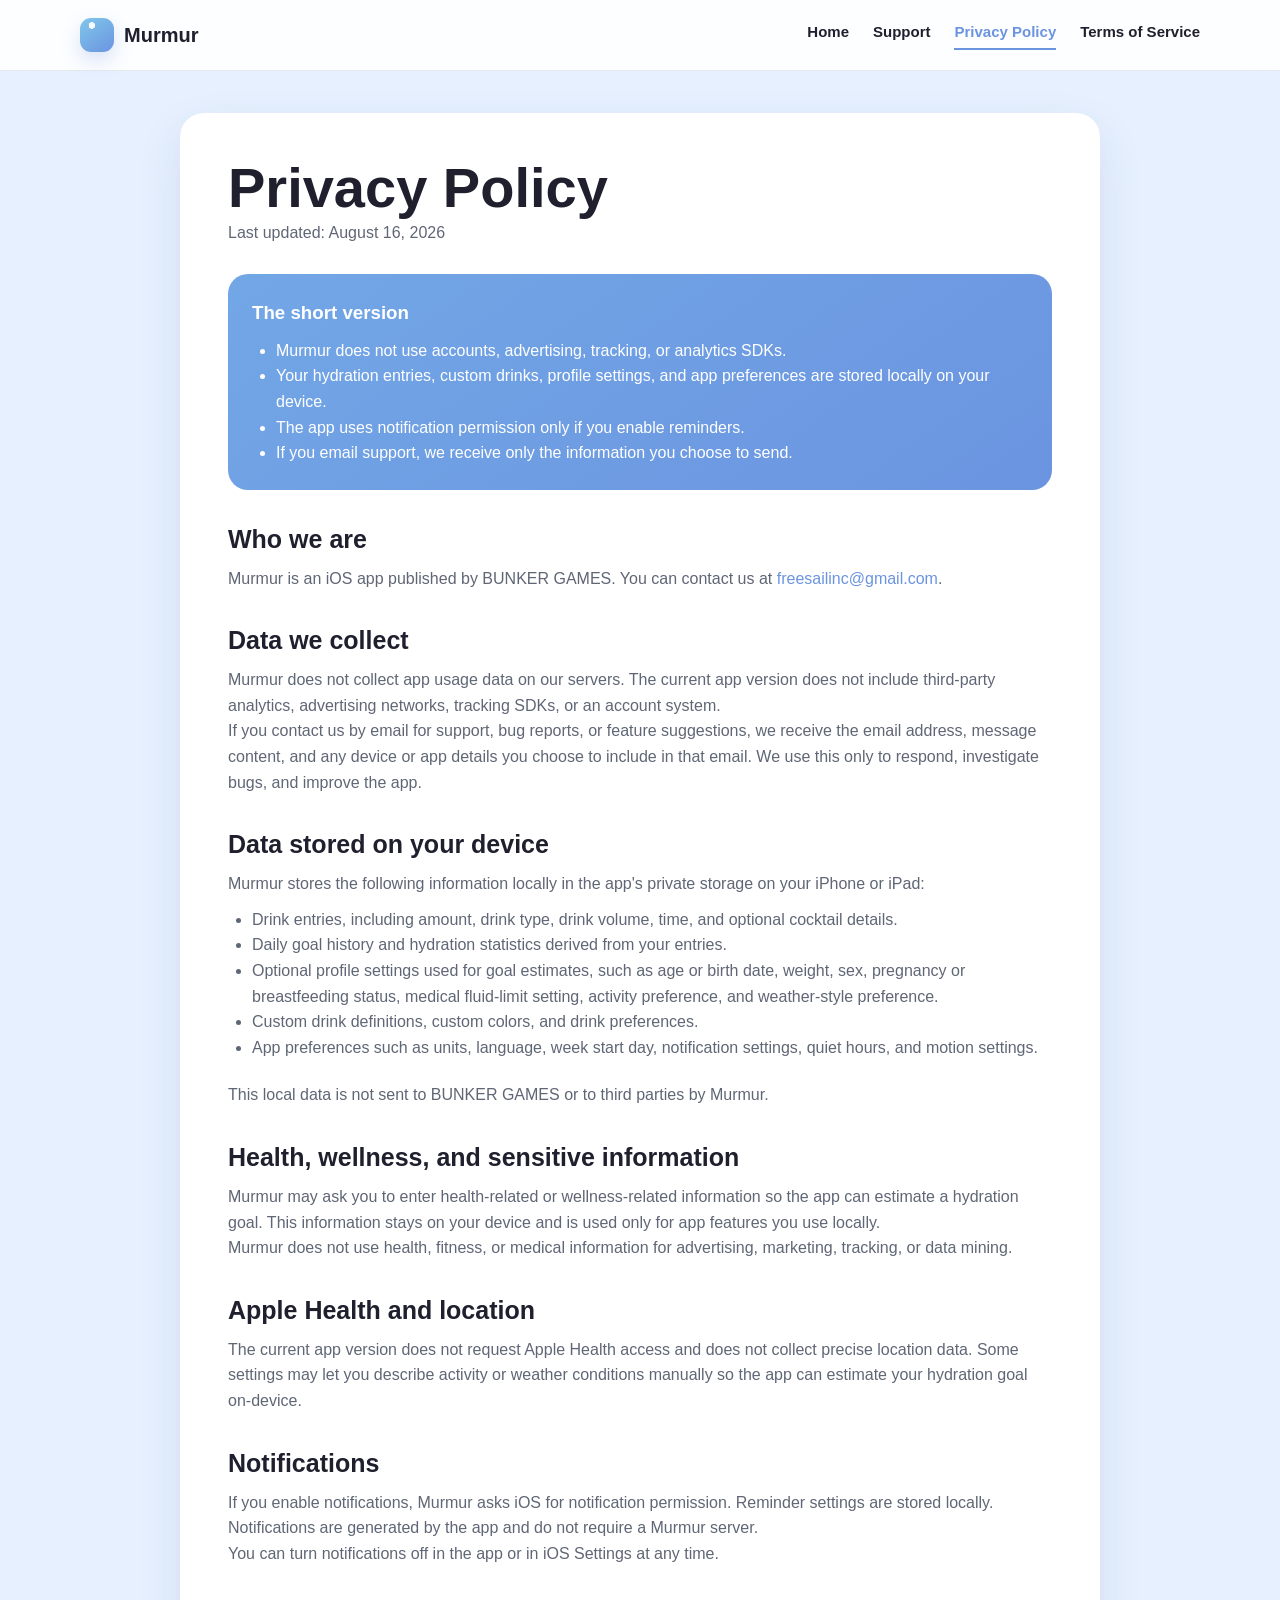
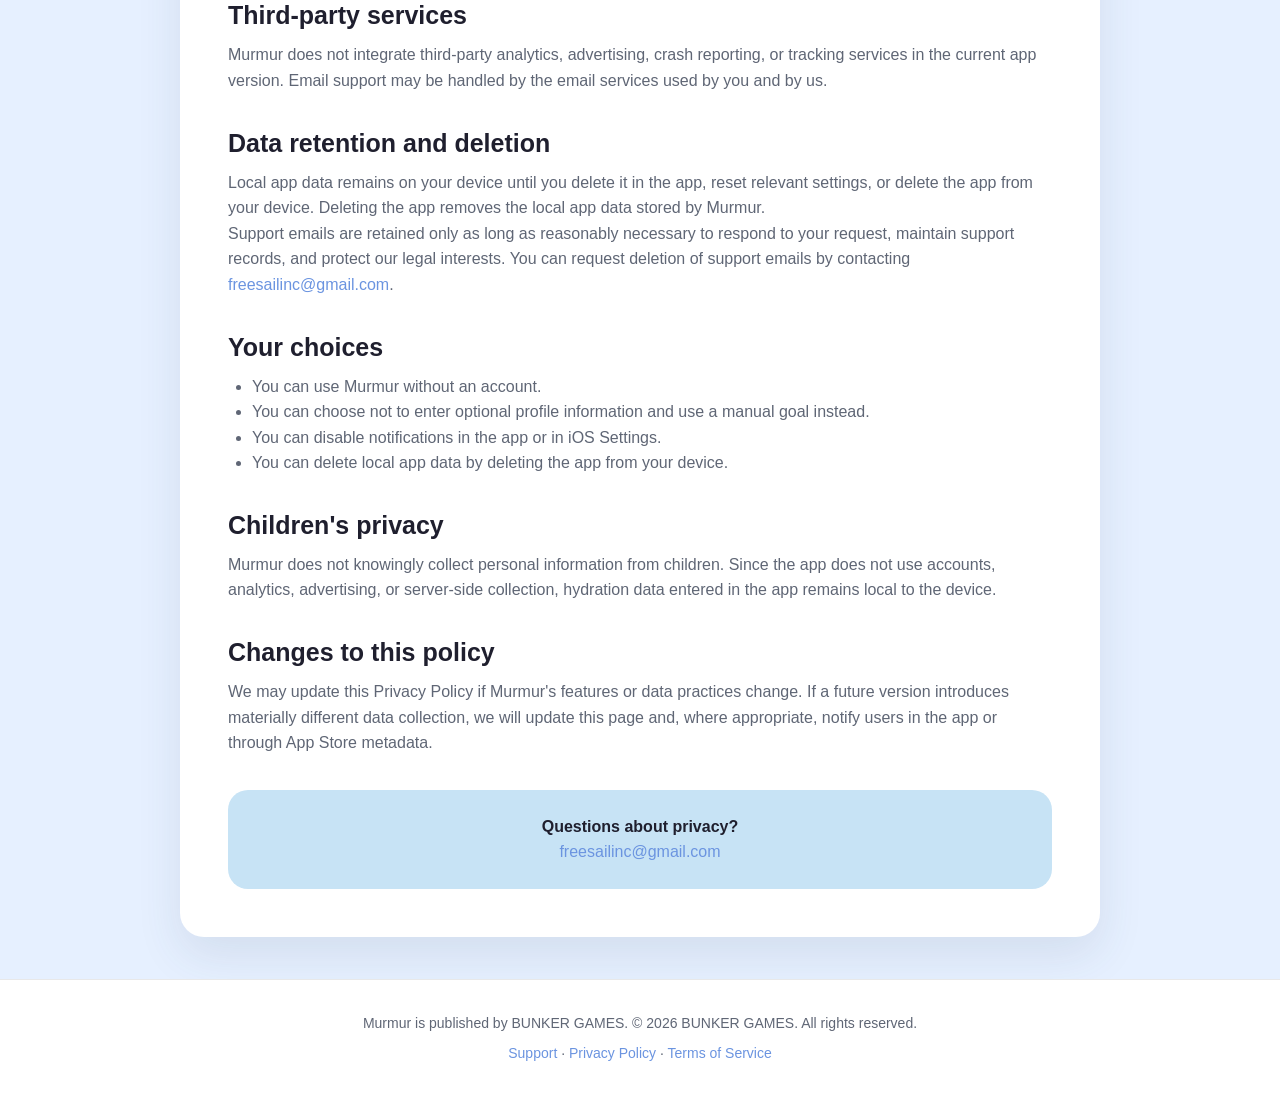
==== privacy.html @ 2ebcf52f "v1" ====
<!DOCTYPE html>
<html lang="en">
<head>
    <meta charset="UTF-8">
    <meta name="viewport" content="width=device-width, initial-scale=1.0">
    <title>Privacy Policy - Murmur</title>
    <meta name="description" content="Privacy Policy for Murmur, an iPhone hydration tracker app.">
    <link rel="stylesheet" href="style.css">
</head>
<body>
    <header>
        <div class="container">
            <a href="index.html" class="logo" aria-label="Murmur home"><span class="logo-mark" aria-hidden="true"></span>Murmur</a>
            <nav aria-label="Main navigation">
                <a href="index.html">Home</a>
                <a href="support.html">Support</a>
                <a href="privacy.html" class="active">Privacy Policy</a>
                <a href="terms.html">Terms of Service</a>
            </nav>
        </div>
    </header>

    <main class="container content">
        <h1>Privacy Policy</h1>
        <p class="last-updated">Last updated: August 16, 2026</p>

        <div class="highlight-box">
            <h3>The short version</h3>
            <ul>
                <li>Murmur does not use accounts, advertising, tracking, or analytics SDKs.</li>
                <li>Your hydration entries, custom drinks, profile settings, and app preferences are stored locally on your device.</li>
                <li>The app uses notification permission only if you enable reminders.</li>
                <li>If you email support, we receive only the information you choose to send.</li>
            </ul>
        </div>

        <h2>Who we are</h2>
        <p>Murmur is an iOS app published by BUNKER GAMES. You can contact us at <a href="mailto:freesailinc@gmail.com">freesailinc@gmail.com</a>.</p>

        <h2>Data we collect</h2>
        <p>Murmur does not collect app usage data on our servers. The current app version does not include third-party analytics, advertising networks, tracking SDKs, or an account system.</p>
        <p>If you contact us by email for support, bug reports, or feature suggestions, we receive the email address, message content, and any device or app details you choose to include in that email. We use this only to respond, investigate bugs, and improve the app.</p>

        <h2>Data stored on your device</h2>
        <p>Murmur stores the following information locally in the app's private storage on your iPhone or iPad:</p>
        <ul>
            <li>Drink entries, including amount, drink type, drink volume, time, and optional cocktail details.</li>
            <li>Daily goal history and hydration statistics derived from your entries.</li>
            <li>Optional profile settings used for goal estimates, such as age or birth date, weight, sex, pregnancy or breastfeeding status, medical fluid-limit setting, activity preference, and weather-style preference.</li>
            <li>Custom drink definitions, custom colors, and drink preferences.</li>
            <li>App preferences such as units, language, week start day, notification settings, quiet hours, and motion settings.</li>
        </ul>
        <p>This local data is not sent to BUNKER GAMES or to third parties by Murmur.</p>

        <h2>Health, wellness, and sensitive information</h2>
        <p>Murmur may ask you to enter health-related or wellness-related information so the app can estimate a hydration goal. This information stays on your device and is used only for app features you use locally.</p>
        <p>Murmur does not use health, fitness, or medical information for advertising, marketing, tracking, or data mining.</p>

        <h2>Apple Health and location</h2>
        <p>The current app version does not request Apple Health access and does not collect precise location data. Some settings may let you describe activity or weather conditions manually so the app can estimate your hydration goal on-device.</p>

        <h2>Notifications</h2>
        <p>If you enable notifications, Murmur asks iOS for notification permission. Reminder settings are stored locally. Notifications are generated by the app and do not require a Murmur server.</p>
        <p>You can turn notifications off in the app or in iOS Settings at any time.</p>

        <h2>Third-party services</h2>
        <p>Murmur does not integrate third-party analytics, advertising, crash reporting, or tracking services in the current app version. Email support may be handled by the email services used by you and by us.</p>

        <h2>Data retention and deletion</h2>
        <p>Local app data remains on your device until you delete it in the app, reset relevant settings, or delete the app from your device. Deleting the app removes the local app data stored by Murmur.</p>
        <p>Support emails are retained only as long as reasonably necessary to respond to your request, maintain support records, and protect our legal interests. You can request deletion of support emails by contacting <a href="mailto:freesailinc@gmail.com">freesailinc@gmail.com</a>.</p>

        <h2>Your choices</h2>
        <ul>
            <li>You can use Murmur without an account.</li>
            <li>You can choose not to enter optional profile information and use a manual goal instead.</li>
            <li>You can disable notifications in the app or in iOS Settings.</li>
            <li>You can delete local app data by deleting the app from your device.</li>
        </ul>

        <h2>Children's privacy</h2>
        <p>Murmur does not knowingly collect personal information from children. Since the app does not use accounts, analytics, advertising, or server-side collection, hydration data entered in the app remains local to the device.</p>

        <h2>Changes to this policy</h2>
        <p>We may update this Privacy Policy if Murmur's features or data practices change. If a future version introduces materially different data collection, we will update this page and, where appropriate, notify users in the app or through App Store metadata.</p>

        <div class="contact-box">
            <p><strong>Questions about privacy?</strong></p>
            <p><a href="mailto:freesailinc@gmail.com">freesailinc@gmail.com</a></p>
        </div>
    </main>

    <footer>
        <div class="container">
            <p>Murmur is published by BUNKER GAMES. &copy; 2026 BUNKER GAMES. All rights reserved.</p>
            <div class="footer-links">
                <a href="support.html">Support</a> ·
                <a href="privacy.html">Privacy Policy</a> ·
                <a href="terms.html">Terms of Service</a>
            </div>
        </div>
    </footer>
</body>
</html>
---- style.css ----
:root {
    --bg: #e6f0ff;
    --surface: #ffffff;
    --surface-blue: #c7e3f5;
    --water: #72a7e6;
    --water-mid: #80c7eb;
    --water-deep: #6b94e0;
    --ink: #1f1f2e;
    --muted: #5f6675;
    --teal: #0d6361;
    --coral: #f05c47;
    --orange: #f58714;
    --line: rgba(31, 31, 46, 0.10);
    --shadow: rgba(57, 70, 100, 0.14);
}

* {
    box-sizing: border-box;
    margin: 0;
    padding: 0;
}

html {
    scroll-behavior: smooth;
}

body {
    min-height: 100vh;
    color: var(--ink);
    background: var(--bg);
    font-family: -apple-system, BlinkMacSystemFont, "Nunito", "Segoe UI", Roboto, sans-serif;
    line-height: 1.6;
}

img {
    max-width: 100%;
    display: block;
}

a {
    color: var(--water-deep);
    text-decoration: none;
}

a:hover {
    opacity: 0.78;
}

.container {
    width: min(1120px, calc(100% - 40px));
    margin: 0 auto;
}

header {
    position: sticky;
    top: 0;
    z-index: 10;
    background: rgba(255, 255, 255, 0.88);
    backdrop-filter: blur(16px);
    border-bottom: 1px solid var(--line);
}

header .container {
    display: flex;
    align-items: center;
    justify-content: space-between;
    gap: 28px;
    padding: 18px 0;
}

.logo {
    display: inline-flex;
    align-items: center;
    gap: 10px;
    color: var(--ink);
    font-size: 20px;
    font-weight: 800;
    line-height: 1.15;
}

.logo-mark {
    width: 34px;
    height: 34px;
    border-radius: 11px;
    background:
        radial-gradient(circle at 35% 22%, rgba(255, 255, 255, 0.95) 0 9%, transparent 10%),
        linear-gradient(145deg, var(--water-mid), var(--water-deep));
    box-shadow: 0 8px 18px rgba(107, 148, 224, 0.25);
}

nav {
    display: flex;
    align-items: center;
    gap: 24px;
    flex-wrap: wrap;
}

nav a {
    color: var(--ink);
    font-weight: 700;
    font-size: 15px;
    padding-bottom: 4px;
    border-bottom: 2px solid transparent;
}

nav a.active,
nav a:hover {
    color: var(--water-deep);
    border-bottom-color: var(--water-deep);
    opacity: 1;
}

.hero {
    padding: 58px 0 40px;
}

.hero-grid {
    display: grid;
    grid-template-columns: minmax(0, 1fr) minmax(280px, 420px);
    gap: 54px;
    align-items: center;
}

.eyebrow {
    color: var(--teal);
    font-size: 14px;
    font-weight: 800;
    letter-spacing: 0;
    text-transform: uppercase;
    margin-bottom: 14px;
}

h1 {
    color: var(--ink);
    font-size: clamp(42px, 7vw, 76px);
    line-height: 0.95;
    font-weight: 900;
    margin-bottom: 22px;
}

.hero-copy {
    color: var(--muted);
    font-size: 20px;
    max-width: 680px;
    margin-bottom: 30px;
}

.hero-actions,
.inline-actions {
    display: flex;
    align-items: center;
    flex-wrap: wrap;
    gap: 12px;
}

.button {
    display: inline-flex;
    align-items: center;
    justify-content: center;
    min-height: 48px;
    padding: 13px 20px;
    border-radius: 14px;
    color: white;
    background: var(--coral);
    font-weight: 800;
    box-shadow: 0 10px 24px rgba(240, 92, 71, 0.22);
}

.button.secondary {
    color: var(--ink);
    background: var(--surface);
    box-shadow: 0 10px 24px var(--shadow);
}

.hero-phone {
    position: relative;
    justify-self: center;
    width: min(100%, 390px);
}

.phone-frame {
    overflow: hidden;
    border-radius: 36px;
    background: var(--surface);
    padding: 12px;
    box-shadow: 0 26px 60px rgba(31, 31, 46, 0.18);
}

.phone-frame img {
    border-radius: 28px;
    aspect-ratio: 9 / 19.5;
    object-fit: cover;
    object-position: center top;
}

.floating-pill {
    position: absolute;
    left: -20px;
    bottom: 48px;
    display: flex;
    align-items: center;
    gap: 9px;
    padding: 12px 15px;
    border-radius: 999px;
    background: var(--surface);
    box-shadow: 0 18px 34px var(--shadow);
    font-weight: 800;
}

.floating-pill span {
    width: 12px;
    height: 12px;
    border-radius: 50%;
    background: var(--water);
}

.band {
    background: var(--surface);
    border-top: 1px solid rgba(255, 255, 255, 0.7);
    border-bottom: 1px solid var(--line);
}

.section {
    padding: 72px 0;
}

.section h2 {
    font-size: clamp(30px, 4vw, 44px);
    line-height: 1.08;
    font-weight: 900;
    margin-bottom: 16px;
}

.section-intro {
    color: var(--muted);
    font-size: 18px;
    max-width: 760px;
    margin-bottom: 30px;
}

.feature-grid {
    display: grid;
    grid-template-columns: repeat(4, minmax(0, 1fr));
    gap: 16px;
}

.feature-card,
.policy-card,
.support-card,
.faq-item {
    background: var(--surface);
    border: 1px solid rgba(255, 255, 255, 0.7);
    border-radius: 20px;
    box-shadow: 0 14px 34px rgba(57, 70, 100, 0.08);
}

.feature-card {
    padding: 22px;
}

.feature-card .icon {
    width: 40px;
    height: 40px;
    display: grid;
    place-items: center;
    color: white;
    background: var(--water);
    border-radius: 50%;
    font-size: 17px;
    font-weight: 900;
    margin-bottom: 18px;
}

.feature-card h3 {
    font-size: 19px;
    line-height: 1.2;
    margin-bottom: 10px;
}

.feature-card p,
.policy-card p,
.policy-card li,
.support-card p,
.faq-answer p,
.content p,
.content li {
    color: var(--muted);
}

.showcase {
    display: grid;
    grid-template-columns: 330px minmax(0, 1fr) 330px;
    gap: 24px;
    align-items: center;
}

.showcase img {
    width: 100%;
    border-radius: 28px;
    box-shadow: 0 24px 54px rgba(31, 31, 46, 0.16);
}

.stat-stack {
    display: grid;
    gap: 14px;
}

.stat-card {
    padding: 20px;
    border-radius: 18px;
    background: var(--surface-blue);
}

.stat-card strong {
    display: block;
    font-size: 28px;
    line-height: 1;
    color: var(--water-deep);
    margin-bottom: 6px;
}

.faq-list {
    display: grid;
    gap: 14px;
    max-width: 900px;
}

.faq-question {
    width: 100%;
    display: flex;
    align-items: center;
    justify-content: space-between;
    gap: 16px;
    padding: 20px;
    cursor: pointer;
}

.faq-question h3 {
    font-size: 18px;
    line-height: 1.25;
}

.faq-arrow {
    color: var(--water-deep);
    font-size: 25px;
    transition: transform 0.2s ease;
}

.faq-item.active .faq-arrow {
    transform: rotate(90deg);
}

.faq-answer {
    max-height: 0;
    overflow: hidden;
    padding: 0 20px;
    transition: max-height 0.24s ease, padding 0.24s ease;
}

.faq-item.active .faq-answer {
    max-height: 520px;
    padding: 0 20px 20px;
}

.content {
    max-width: 920px;
    margin: 42px auto;
    padding: 48px;
    background: var(--surface);
    border-radius: 24px;
    box-shadow: 0 18px 46px rgba(57, 70, 100, 0.11);
}

.content h1 {
    font-size: clamp(38px, 5vw, 56px);
    margin-bottom: 6px;
}

.content h2 {
    margin-top: 34px;
    margin-bottom: 12px;
    font-size: 25px;
    line-height: 1.2;
}

.content h3 {
    margin-bottom: 10px;
}

.content ul {
    margin: 10px 0 22px 24px;
}

.last-updated {
    color: var(--muted);
    margin-bottom: 28px;
}

.highlight-box {
    padding: 24px;
    border-radius: 20px;
    background: linear-gradient(145deg, var(--water), var(--water-deep));
    margin: 26px 0;
}

.highlight-box h3,
.highlight-box li {
    color: white;
}

.highlight-box ul {
    margin-bottom: 0;
}

.policy-grid {
    display: grid;
    grid-template-columns: repeat(2, minmax(0, 1fr));
    gap: 16px;
    margin: 24px 0;
}

.policy-card,
.support-card {
    padding: 24px;
}

.contact-box {
    margin-top: 34px;
    padding: 24px;
    border-radius: 20px;
    background: var(--surface-blue);
    text-align: center;
}

.contact-box p {
    color: var(--ink);
}

.support-hero {
    text-align: center;
}

.support-card {
    max-width: 620px;
    margin: 28px auto 0;
}

.support-card .mail-icon {
    width: 54px;
    height: 54px;
    display: grid;
    place-items: center;
    margin: 0 auto 16px;
    color: white;
    background: var(--water);
    border-radius: 18px;
    font-size: 22px;
    font-weight: 900;
}

footer {
    padding: 32px 0;
    text-align: center;
    background: var(--surface);
    border-top: 1px solid var(--line);
}

footer p {
    color: var(--muted);
    font-size: 14px;
    margin-bottom: 8px;
}

.footer-links {
    color: var(--muted);
    font-size: 14px;
}

@media (max-width: 980px) {
    .hero-grid,
    .showcase {
        grid-template-columns: 1fr;
    }

    .hero-phone {
        width: min(82vw, 360px);
    }

    .feature-grid,
    .policy-grid {
        grid-template-columns: repeat(2, minmax(0, 1fr));
    }
}

@media (max-width: 720px) {
    header .container {
        align-items: stretch;
        flex-direction: column;
        gap: 14px;
    }

    .logo {
        justify-content: center;
    }

    nav {
        justify-content: center;
        gap: 14px;
    }

    nav a {
        font-size: 14px;
    }

    .container {
        width: min(100% - 28px, 1120px);
    }

    .hero {
        padding-top: 38px;
    }

    .hero-actions,
    .inline-actions {
        align-items: stretch;
        flex-direction: column;
    }

    .button {
        width: 100%;
    }

    .floating-pill {
        left: 12px;
        right: 12px;
        bottom: 22px;
        justify-content: center;
    }

    .section {
        padding: 52px 0;
    }

    .feature-grid,
    .policy-grid {
        grid-template-columns: 1fr;
    }

    .content {
        margin: 22px auto;
        padding: 30px 20px;
        border-radius: 20px;
    }
}
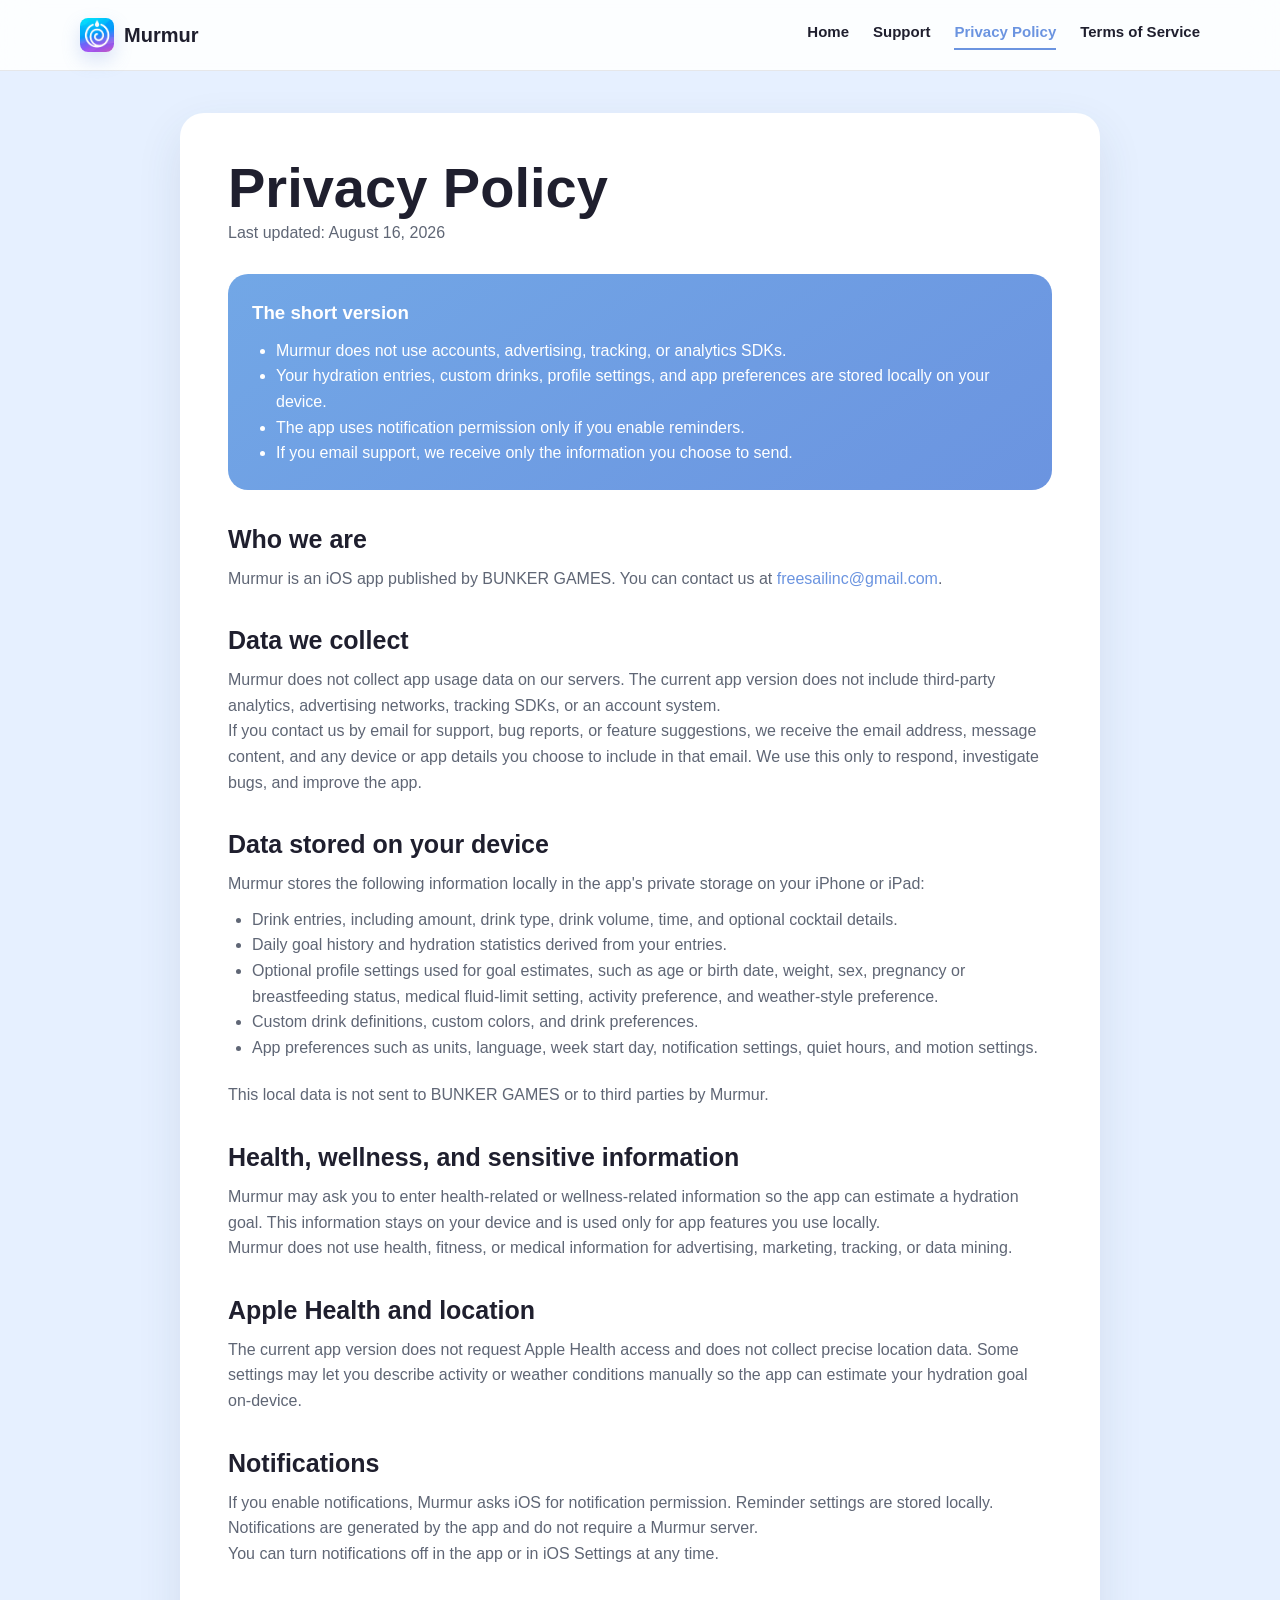
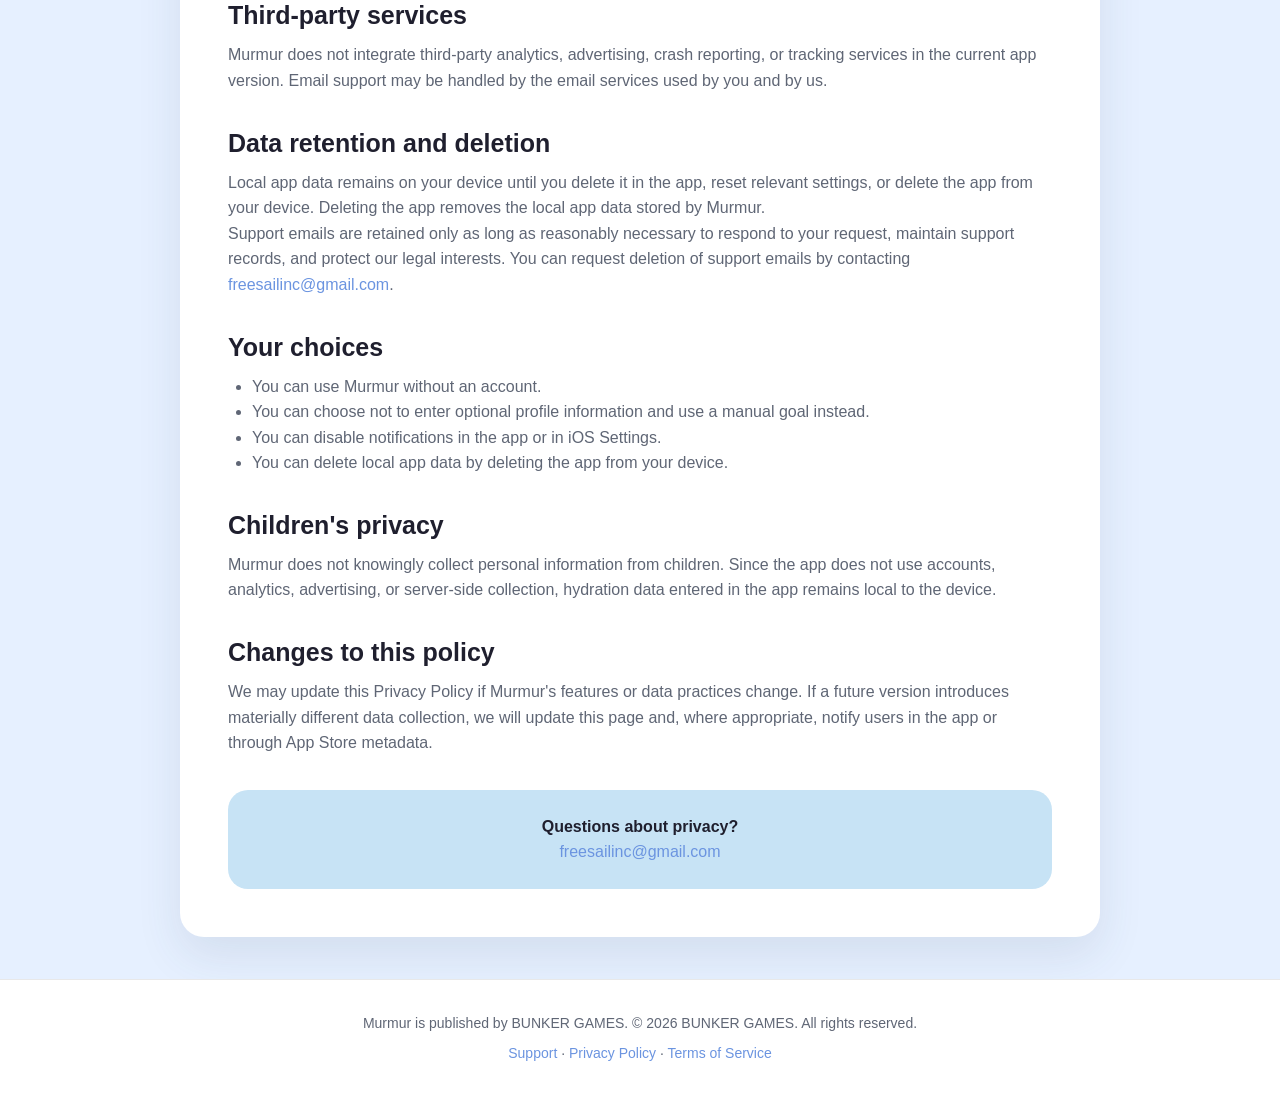
==== commit 04911736: "upd icon" ====
--- a/privacy.html
+++ b/privacy.html
@@ -5,6 +5,8 @@
     <meta name="viewport" content="width=device-width, initial-scale=1.0">
     <title>Privacy Policy - Murmur</title>
     <meta name="description" content="Privacy Policy for Murmur, an iPhone hydration tracker app.">
+    <link rel="icon" href="icon.JPEG" type="image/jpeg">
+    <link rel="apple-touch-icon" href="icon.JPEG">
     <link rel="stylesheet" href="style.css">
 </head>
 <body>
@@ -102,4 +104,3 @@
     </footer>
 </body>
 </html>
-
--- a/style.css
+++ b/style.css
@@ -81,10 +81,9 @@
 .logo-mark {
     width: 34px;
     height: 34px;
-    border-radius: 11px;
-    background:
-        radial-gradient(circle at 35% 22%, rgba(255, 255, 255, 0.95) 0 9%, transparent 10%),
-        linear-gradient(145deg, var(--water-mid), var(--water-deep));
+    flex: 0 0 34px;
+    border-radius: 8px;
+    background: url("icon.JPEG") center / cover no-repeat;
     box-shadow: 0 8px 18px rgba(107, 148, 224, 0.25);
 }
 
@@ -552,4 +551,3 @@
         border-radius: 20px;
     }
 }
-
